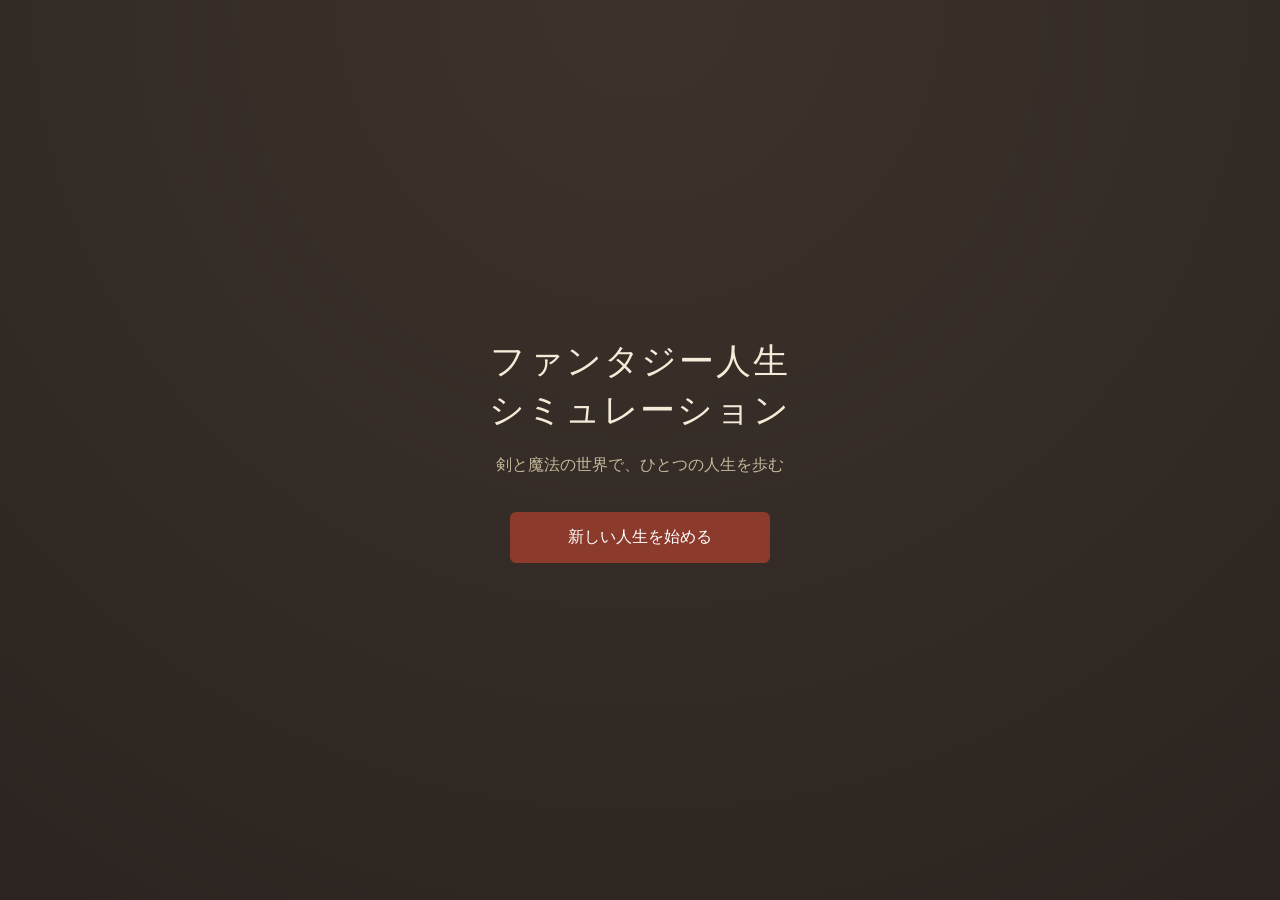
==== index.html @ ccac14a0 "イベント追加 鉱夫イベントにアドバイス 娼婦イベント追加（NTR含む）" ====
<!DOCTYPE html>
<html lang="ja">
<head>
  <meta charset="UTF-8" />
  <meta name="viewport" content="width=device-width, initial-scale=1" />
  <title>ファンタジー人生シミュレーション</title>
  <link rel="stylesheet" href="css/style.css" />
</head>
<body>
  <!-- タイトル -->
  <section id="screen-title" class="screen">
    <div class="title-box">
      <h1>ファンタジー人生<br />シミュレーション</h1>
      <p class="subtitle">剣と魔法の世界で、ひとつの人生を歩む</p>
      <div class="menu">
        <button id="btn-new" class="btn primary">新しい人生を始める</button>
        <button id="btn-continue" class="btn">続きから</button>
      </div>
    </div>
  </section>

  <!-- 主人公作成 -->
  <section id="screen-create" class="screen">
    <div class="card create-card">
      <h2>新しい人生</h2>
      <div id="create-body"></div>
      <div class="menu row">
        <button id="btn-reroll" class="btn">別の人生を引く</button>
        <button id="btn-start" class="btn primary">この人生を始める</button>
      </div>
      <button id="btn-create-back" class="btn link">タイトルへ戻る</button>
    </div>
  </section>

  <!-- 人生進行 -->
  <section id="screen-game" class="screen">
    <header class="game-header">
      <div id="header-name" class="header-name"></div>
      <div class="header-actions">
        <button id="btn-timeline" class="btn small">年表</button>
        <button id="btn-to-title" class="btn small">タイトルへ</button>
      </div>
    </header>
    <div class="game-layout">
      <aside id="status-panel" class="card status-panel"></aside>
      <main id="event-panel" class="card event-panel"></main>
    </div>
    <div id="debug-panel" class="card debug-panel" hidden></div>
  </section>

  <!-- エンディング -->
  <section id="screen-ending" class="screen">
    <div class="card ending-card">
      <div id="ending-body"></div>
      <div class="menu row">
        <button id="btn-copy" class="btn">年表をコピー</button>
        <button id="btn-new-life" class="btn primary">新しい人生を始める</button>
      </div>
    </div>
  </section>

  <!-- 年表（重ねて表示）-->
  <div id="timeline-modal" class="modal" hidden>
    <div class="card modal-card">
      <div class="modal-header">
        <h2>人生年表</h2>
        <label class="toggle"><input type="checkbox" id="timeline-important" checked /> 重要な出来事のみ</label>
        <button id="btn-timeline-close" class="btn small">閉じる</button>
      </div>
      <div id="timeline-body" class="timeline-scroll"></div>
    </div>
  </div>

  <!-- 基盤 -->
  <script src="js/core/util.js"></script>

  <!-- 基本データ -->
  <script src="js/data/species.js"></script>
  <script src="js/data/origins.js"></script>
  <script src="js/data/traits.js"></script>
  <script src="js/data/jobs.js"></script>
  <script src="js/data/names.js"></script>
  <script src="js/data/family.js"></script>

  <!-- イベントデータ（新しいファイルを作ったらここに追加） -->
  <script src="js/events/system.js"></script>
  <script src="js/events/childhood.js"></script>
  <script src="js/events/adolescence.js"></script>
  <script src="js/events/young.js"></script>
  <script src="js/events/adventurer.js"></script>
  <script src="js/events/gambler.js"></script>
  <script src="js/events/cook.js"></script>
  <script src="js/events/laborer.js"></script>
  <script src="js/events/farmer.js"></script>
  <script src="js/events/miner.js"></script>
  <script src="js/events/prostitute.js"></script>
  <script src="js/events/prime.js"></script>
  <script src="js/events/elder.js"></script>
  <script src="js/events/life.js"></script>
  <script src="js/events/changeling.js"></script>
  <script src="js/events/personality.js"></script>
  <script src="js/events/family.js"></script>
  <script src="js/events/loss.js"></script>
  <script src="js/events/career.js"></script>

  <!-- ゲーム本体 -->
  <script src="js/core/engine.js"></script>
  <script src="js/ui.js"></script>
  <script src="js/main.js"></script>
</body>
</html>
---- css/style.css ----
:root {
  --bg: #2b2420;
  --paper: #f4ecd8;
  --paper-dark: #e6d9b8;
  --ink: #3a2e22;
  --ink-soft: #7a6a55;
  --accent: #8b3a2b;
  --accent-soft: #b8644f;
  --gold: #b8913a;
  --health: #6a9a4a;
  --ability: #4a6fa5;
  --reputation: #b8913a;
  --radius: 10px;
}

* {
  box-sizing: border-box;
}

[hidden] {
  display: none !important;
}

body {
  margin: 0;
  min-height: 100vh;
  background: radial-gradient(circle at top, #3d332c, var(--bg));
  color: var(--ink);
  font-family: "Hiragino Mincho ProN", "Yu Mincho", "YuMincho", serif;
  line-height: 1.8;
}

h1, h2, h3 {
  font-weight: normal;
  letter-spacing: 0.05em;
}

h3 {
  margin: 1.2em 0 0.4em;
  font-size: 1rem;
  border-bottom: 1px solid var(--paper-dark);
  color: var(--accent);
}

.screen {
  display: none;
  padding: 24px 16px;
}

.screen.active {
  display: block;
}

.card {
  background: var(--paper);
  border-radius: var(--radius);
  padding: 20px 24px;
  box-shadow: 0 6px 24px rgba(0, 0, 0, 0.35);
}

.muted {
  color: var(--ink-soft);
}

.negative {
  color: var(--accent);
  font-weight: bold;
}

/* ---------- ボタン ---------- */

.btn {
  font: inherit;
  cursor: pointer;
  border: 1px solid var(--ink-soft);
  background: var(--paper);
  color: var(--ink);
  border-radius: 6px;
  padding: 10px 18px;
  transition: background 0.15s, transform 0.05s;
}

.btn:hover {
  background: var(--paper-dark);
}

.btn:active {
  transform: translateY(1px);
}

.btn.primary {
  background: var(--accent);
  border-color: var(--accent);
  color: #fff;
}

.btn.primary:hover {
  background: var(--accent-soft);
}

.btn.small {
  padding: 4px 12px;
  font-size: 0.9rem;
}

.btn.link {
  border: none;
  background: none;
  color: var(--ink-soft);
  text-decoration: underline;
  margin-top: 8px;
}

.menu {
  display: flex;
  flex-direction: column;
  gap: 12px;
  margin-top: 20px;
}

.menu.row {
  flex-direction: row;
  flex-wrap: wrap;
}

/* ---------- タイトル ---------- */

#screen-title.active {
  display: flex;
  align-items: center;
  justify-content: center;
  min-height: 100vh;
}

.title-box {
  text-align: center;
  color: var(--paper);
}

.title-box h1 {
  font-size: 2.2rem;
  line-height: 1.4;
  margin: 0 0 8px;
}

.subtitle {
  color: var(--paper-dark);
  opacity: 0.8;
}

.title-box .menu {
  width: 260px;
  margin: 32px auto 0;
}

/* ---------- 主人公作成 ---------- */

.create-card,
.ending-card {
  max-width: 640px;
  margin: 0 auto;
}

.field {
  display: flex;
  align-items: center;
  gap: 12px;
  margin-bottom: 12px;
}

.field input {
  font: inherit;
  padding: 6px 10px;
  border: 1px solid var(--ink-soft);
  border-radius: 6px;
  background: #fffaf0;
  flex: 1;
}

.profile-list {
  display: grid;
  grid-template-columns: auto 1fr;
  gap: 2px 16px;
  margin: 0;
}

.profile-list dt {
  color: var(--ink-soft);
}

.profile-list dd {
  margin: 0;
}

/* ---------- ステータス ---------- */

.stats {
  margin-top: 12px;
}

.stat {
  display: grid;
  grid-template-columns: 4em 1fr 2.5em;
  align-items: center;
  gap: 8px;
}

.stat.money {
  grid-template-columns: 4em 1fr;
}

.stat-label {
  color: var(--ink-soft);
}

.stat-value {
  text-align: right;
}

.bar {
  height: 8px;
  background: var(--paper-dark);
  border-radius: 4px;
  overflow: hidden;
}

.bar-fill {
  height: 100%;
  transition: width 0.3s;
}

.bar-fill.health { background: var(--health); }
.bar-fill.ability { background: var(--ability); }
.bar-fill.reputation { background: var(--reputation); }

/* ---------- 人生進行 ---------- */

.game-header {
  max-width: 1000px;
  margin: 0 auto 12px;
  display: flex;
  justify-content: space-between;
  align-items: center;
  color: var(--paper);
}

.header-actions {
  display: flex;
  gap: 8px;
}

.game-layout {
  max-width: 1000px;
  margin: 0 auto;
  display: grid;
  grid-template-columns: 300px 1fr;
  gap: 16px;
  align-items: start;
}

.age-big {
  font-size: 2.6rem;
  line-height: 1;
  margin-bottom: 12px;
  color: var(--accent);
}

.age-big small {
  font-size: 1rem;
  margin-left: 4px;
}

.npc-list {
  list-style: none;
  padding: 0;
  margin: 0;
  font-size: 0.9rem;
}

.npc-list li {
  display: grid;
  grid-template-columns: 4.5em 1fr auto;
  gap: 0 6px;
  padding: 4px 0;
  border-bottom: 1px dashed var(--paper-dark);
}

.npc-role {
  color: var(--accent);
}

.npc-age {
  color: var(--ink-soft);
}

.npc-rel {
  grid-column: 2 / 4;
  font-size: 0.8rem;
  color: var(--ink-soft);
}

.npc-list li.gone {
  opacity: 0.6;
}

details summary {
  cursor: pointer;
  color: var(--ink-soft);
  font-size: 0.9rem;
  margin-top: 8px;
}

.event-panel {
  min-height: 360px;
}

.event-age {
  color: var(--accent);
  font-size: 1.1rem;
  border-bottom: 1px solid var(--paper-dark);
  margin-bottom: 12px;
}

.year-lines {
  list-style: none;
  padding: 0;
  margin: 0 0 12px;
  font-size: 0.85rem;
  color: var(--ink-soft);
}

.event-image {
  width: 100%;
  max-height: 280px;
  object-fit: cover;
  border-radius: 6px;
  margin-bottom: 12px;
}

.event-text {
  font-size: 1.1rem;
}

.choices {
  display: flex;
  flex-direction: column;
  gap: 10px;
  margin-top: 20px;
}

.btn.choice {
  text-align: left;
  display: flex;
  flex-direction: column;
}

.hint {
  color: var(--ink-soft);
  font-size: 0.8rem;
}

.result {
  background: #fffaf0;
  border-left: 4px solid var(--gold);
  padding: 12px 16px;
  border-radius: 4px;
}

.chosen {
  margin: 0 0 6px;
  font-weight: bold;
}

.result-text {
  margin: 0 0 6px;
}

.changes {
  margin: 0;
  padding-left: 1.2em;
  font-size: 0.9rem;
  color: var(--ink-soft);
}

.badge {
  display: inline-block;
  font-size: 0.75rem;
  padding: 0 8px;
  border-radius: 10px;
  color: #fff;
  margin-left: 6px;
  vertical-align: middle;
}

.badge.ok { background: var(--health); }
.badge.ng { background: var(--accent); }

.debug-panel {
  max-width: 1000px;
  margin: 16px auto 0;
  font-family: system-ui, sans-serif;
  font-size: 0.85rem;
}

.warnings {
  color: var(--accent);
}

/* ---------- 年表 ---------- */

.modal {
  position: fixed;
  inset: 0;
  background: rgba(0, 0, 0, 0.6);
  display: flex;
  align-items: center;
  justify-content: center;
  padding: 16px;
  z-index: 10;
}

.modal-card {
  width: 100%;
  max-width: 640px;
  max-height: 90vh;
  display: flex;
  flex-direction: column;
}

.modal-header {
  display: flex;
  align-items: center;
  gap: 12px;
  flex-wrap: wrap;
}

.modal-header h2 {
  margin: 0;
  flex: 1;
}

.toggle {
  font-size: 0.85rem;
  color: var(--ink-soft);
  cursor: pointer;
}

.timeline-scroll {
  overflow-y: auto;
  margin-top: 12px;
}

.timeline {
  list-style: none;
  padding: 0;
  margin: 0;
  border-left: 2px solid var(--gold);
}

.timeline li {
  display: grid;
  grid-template-columns: 4em 1fr;
  gap: 8px;
  padding: 8px 0 8px 12px;
  position: relative;
}

.timeline li::before {
  content: "";
  position: absolute;
  left: -7px;
  top: 16px;
  width: 12px;
  height: 12px;
  border-radius: 50%;
  background: var(--gold);
}

.timeline li.minor {
  opacity: 0.65;
  font-size: 0.9rem;
}

.timeline li.minor::before {
  width: 8px;
  height: 8px;
  left: -5px;
  background: var(--paper-dark);
}

.tl-age {
  color: var(--accent);
}

.tl-title {
  font-weight: bold;
}

.tl-text {
  color: var(--ink-soft);
  font-size: 0.9rem;
}

/* ---------- エンディング ---------- */

.ending-head {
  text-align: center;
  border-bottom: 1px solid var(--paper-dark);
  padding-bottom: 12px;
}

.life-title {
  font-size: 1.8rem;
  margin: 0;
  color: var(--accent);
}

.life-sub {
  margin: 8px 0 0;
}

.cause {
  color: var(--ink-soft);
  margin: 4px 0 0;
}

.ending-grid {
  display: grid;
  grid-template-columns: 1fr 1fr;
  gap: 24px;
}

/* ---------- スマホ ---------- */

@media (max-width: 720px) {
  .game-layout,
  .ending-grid {
    grid-template-columns: 1fr;
  }

  .event-panel {
    order: -1;
  }

  .card {
    padding: 16px;
  }
}
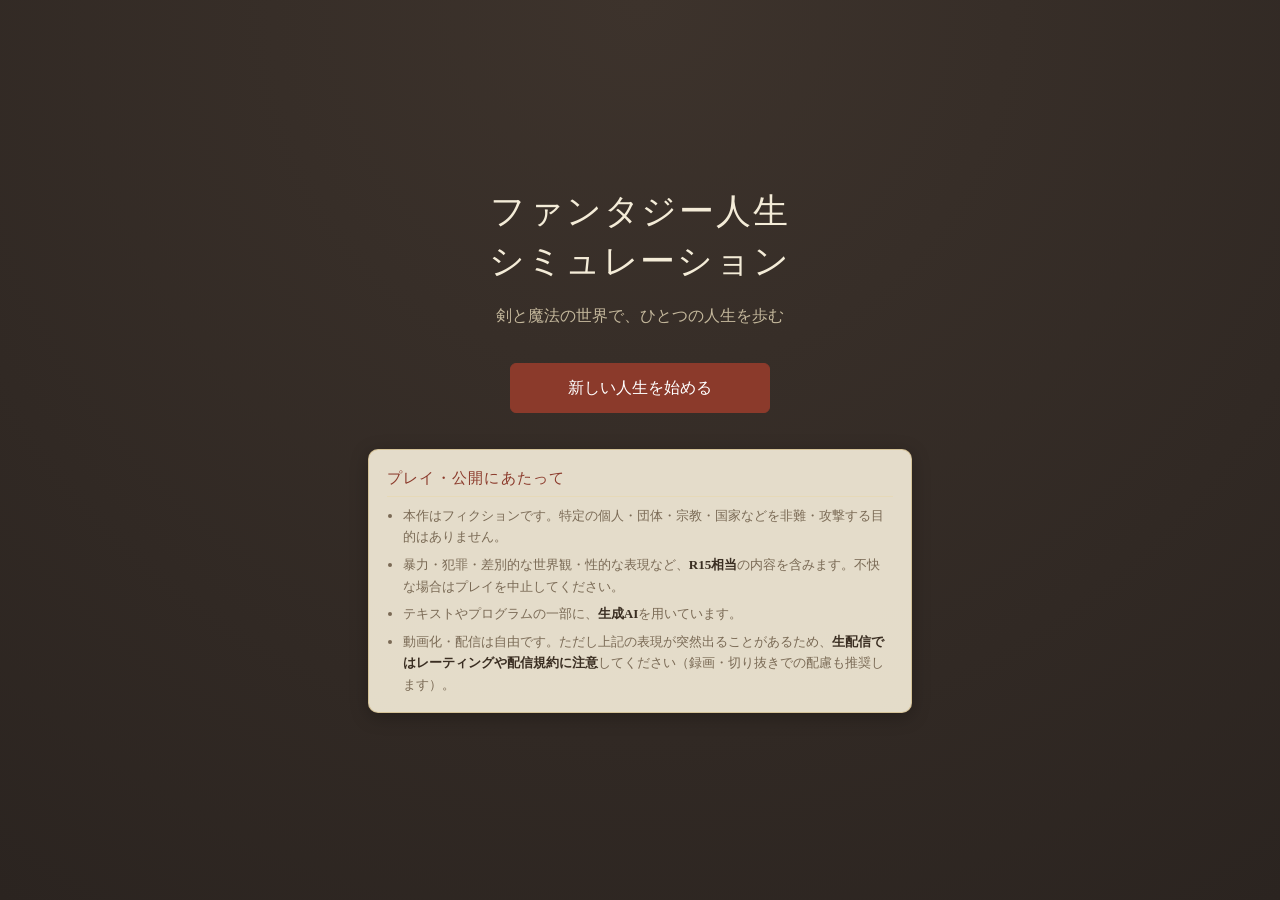
==== commit db286bfc: "イベント追加" ====
--- a/index.html
+++ b/index.html
@@ -16,6 +16,15 @@
         <button id="btn-new" class="btn primary">新しい人生を始める</button>
         <button id="btn-continue" class="btn">続きから</button>
       </div>
+      <aside class="title-notice" aria-label="プレイ上の注意">
+        <h2 class="title-notice-heading">プレイ・公開にあたって</h2>
+        <ul class="title-notice-list">
+          <li>本作はフィクションです。特定の個人・団体・宗教・国家などを非難・攻撃する目的はありません。</li>
+          <li>暴力・犯罪・差別的な世界観・性的な表現など、<strong>R15相当</strong>の内容を含みます。不快な場合はプレイを中止してください。</li>
+          <li>テキストやプログラムの一部に、<strong>生成AI</strong>を用いています。</li>
+          <li>動画化・配信は自由です。ただし上記の表現が突然出ることがあるため、<strong>生配信ではレーティングや配信規約に注意</strong>してください（録画・切り抜きでの配慮も推奨します）。</li>
+        </ul>
+      </aside>
     </div>
   </section>
 
@@ -94,9 +103,12 @@
   <script src="js/events/farmer.js"></script>
   <script src="js/events/miner.js"></script>
   <script src="js/events/prostitute.js"></script>
+  <script src="js/events/medic.js"></script>
+  <script src="js/events/slave.js"></script>
   <script src="js/events/prime.js"></script>
   <script src="js/events/elder.js"></script>
   <script src="js/events/life.js"></script>
+  <script src="js/events/housing.js"></script>
   <script src="js/events/changeling.js"></script>
   <script src="js/events/personality.js"></script>
   <script src="js/events/family.js"></script>
--- a/css/style.css
+++ b/css/style.css
@@ -153,6 +153,44 @@
   margin: 32px auto 0;
 }
 
+.title-notice {
+  max-width: 34rem;
+  margin: 36px auto 0;
+  padding: 14px 18px 16px;
+  text-align: left;
+  color: var(--ink);
+  background: rgba(244, 236, 216, 0.92);
+  border-radius: var(--radius);
+  border: 1px solid rgba(184, 145, 58, 0.35);
+  box-shadow: 0 4px 18px rgba(0, 0, 0, 0.25);
+}
+
+.title-notice-heading {
+  margin: 0 0 8px;
+  font-size: 0.95rem;
+  letter-spacing: 0.08em;
+  color: var(--accent);
+  border-bottom: 1px solid var(--paper-dark);
+  padding-bottom: 4px;
+}
+
+.title-notice-list {
+  margin: 0;
+  padding-left: 1.2em;
+  font-size: 0.82rem;
+  line-height: 1.65;
+  color: var(--ink-soft);
+}
+
+.title-notice-list li + li {
+  margin-top: 0.45em;
+}
+
+.title-notice-list strong {
+  color: var(--ink);
+  font-weight: bold;
+}
+
 /* ---------- 主人公作成 ---------- */
 
 .create-card,
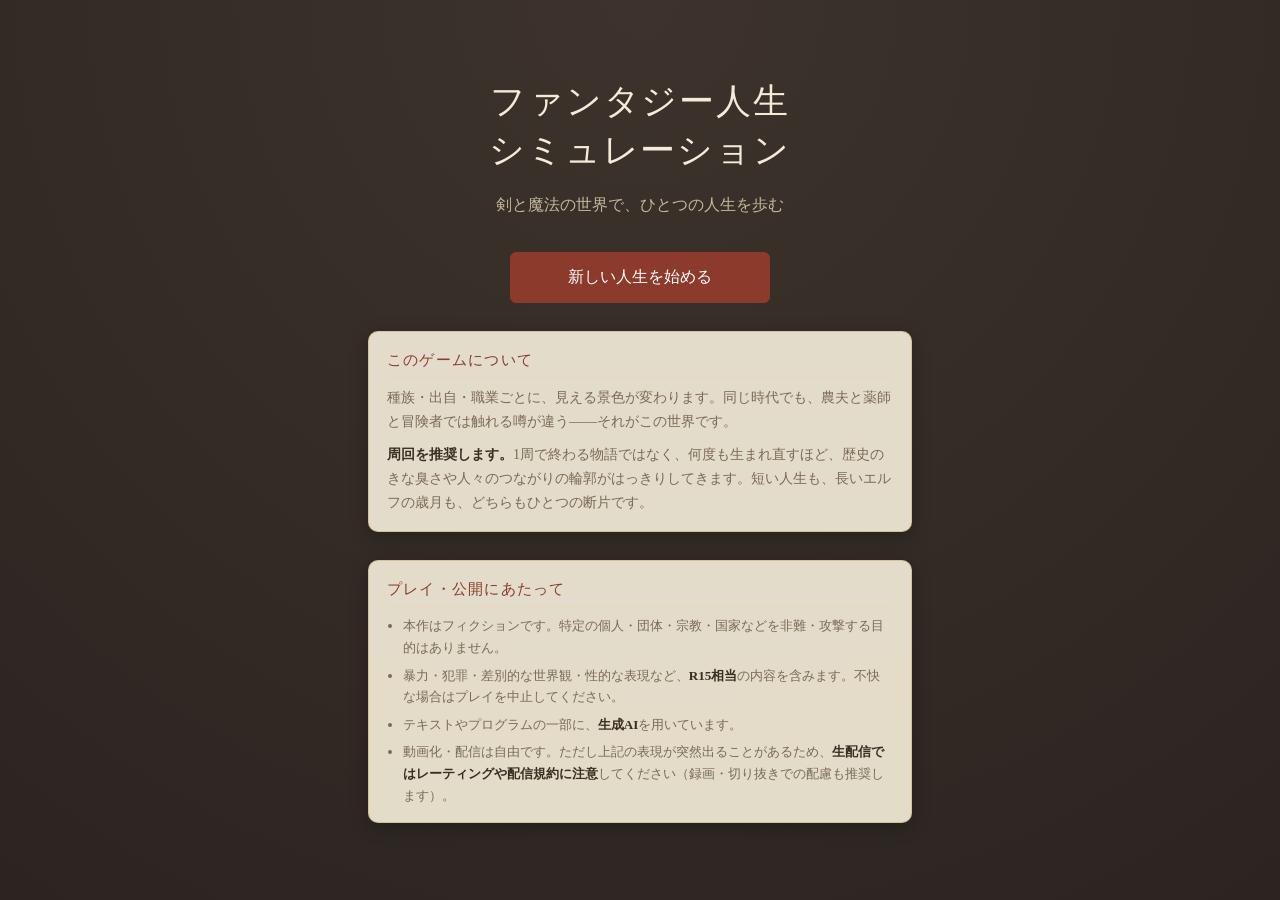
==== commit 7aebd344: "イベント追加" ====
--- a/index.html
+++ b/index.html
@@ -16,14 +16,32 @@
         <button id="btn-new" class="btn primary">新しい人生を始める</button>
         <button id="btn-continue" class="btn">続きから</button>
       </div>
-      <aside class="title-notice" aria-label="プレイ上の注意">
-        <h2 class="title-notice-heading">プレイ・公開にあたって</h2>
+      <aside class="title-panel title-appeal" aria-label="作品について">
+        <h2 class="title-panel-heading">このゲームについて</h2>
+        <p>
+          種族・出自・職業ごとに、見える景色が変わります。同じ時代でも、農夫と薬師と冒険者では触れる噂が違う——それがこの世界です。
+        </p>
+        <p>
+          <strong>周回を推奨します。</strong>1周で終わる物語ではなく、何度も生まれ直すほど、歴史のきな臭さや人々のつながりの輪郭がはっきりしてきます。短い人生も、長いエルフの歳月も、どちらもひとつの断片です。
+        </p>
+      </aside>
+      <aside class="title-panel title-notice" aria-label="プレイ上の注意">
+        <h2 class="title-panel-heading">プレイ・公開にあたって</h2>
         <ul class="title-notice-list">
           <li>本作はフィクションです。特定の個人・団体・宗教・国家などを非難・攻撃する目的はありません。</li>
           <li>暴力・犯罪・差別的な世界観・性的な表現など、<strong>R15相当</strong>の内容を含みます。不快な場合はプレイを中止してください。</li>
           <li>テキストやプログラムの一部に、<strong>生成AI</strong>を用いています。</li>
           <li>動画化・配信は自由です。ただし上記の表現が突然出ることがあるため、<strong>生配信ではレーティングや配信規約に注意</strong>してください（録画・切り抜きでの配慮も推奨します）。</li>
         </ul>
+      </aside>
+      <!-- 連絡先などが決まり次第、中身を埋める -->
+      <aside class="title-panel title-author" aria-label="作者情報" hidden>
+        <h2 class="title-panel-heading">作者・連絡先</h2>
+        <div class="title-author-body">
+          <p>作者：</p>
+          <p>連絡先：</p>
+          <p>BOOTH / GitHub Pages など：</p>
+        </div>
       </aside>
     </div>
   </section>
@@ -63,6 +81,7 @@
       <div id="ending-body"></div>
       <div class="menu row">
         <button id="btn-copy" class="btn">年表をコピー</button>
+        <button id="btn-share-x" class="btn">Xに投稿</button>
         <button id="btn-new-life" class="btn primary">新しい人生を始める</button>
       </div>
     </div>
--- a/css/style.css
+++ b/css/style.css
@@ -153,9 +153,9 @@
   margin: 32px auto 0;
 }
 
-.title-notice {
+.title-panel {
   max-width: 34rem;
-  margin: 36px auto 0;
+  margin: 28px auto 0;
   padding: 14px 18px 16px;
   text-align: left;
   color: var(--ink);
@@ -163,9 +163,10 @@
   border-radius: var(--radius);
   border: 1px solid rgba(184, 145, 58, 0.35);
   box-shadow: 0 4px 18px rgba(0, 0, 0, 0.25);
-}
-
-.title-notice-heading {
+  box-sizing: border-box;
+}
+
+.title-panel-heading {
   margin: 0 0 8px;
   font-size: 0.95rem;
   letter-spacing: 0.08em;
@@ -174,6 +175,22 @@
   padding-bottom: 4px;
 }
 
+.title-appeal p {
+  margin: 0;
+  font-size: 0.88rem;
+  line-height: 1.7;
+  color: var(--ink-soft);
+}
+
+.title-appeal p + p {
+  margin-top: 0.65em;
+}
+
+.title-appeal strong {
+  color: var(--ink);
+  font-weight: bold;
+}
+
 .title-notice-list {
   margin: 0;
   padding-left: 1.2em;
@@ -189,6 +206,20 @@
 .title-notice-list strong {
   color: var(--ink);
   font-weight: bold;
+}
+
+.title-author-body {
+  font-size: 0.82rem;
+  line-height: 1.65;
+  color: var(--ink-soft);
+}
+
+.title-author-body p {
+  margin: 0;
+}
+
+.title-author-body p + p {
+  margin-top: 0.35em;
 }
 
 /* ---------- 主人公作成 ---------- */
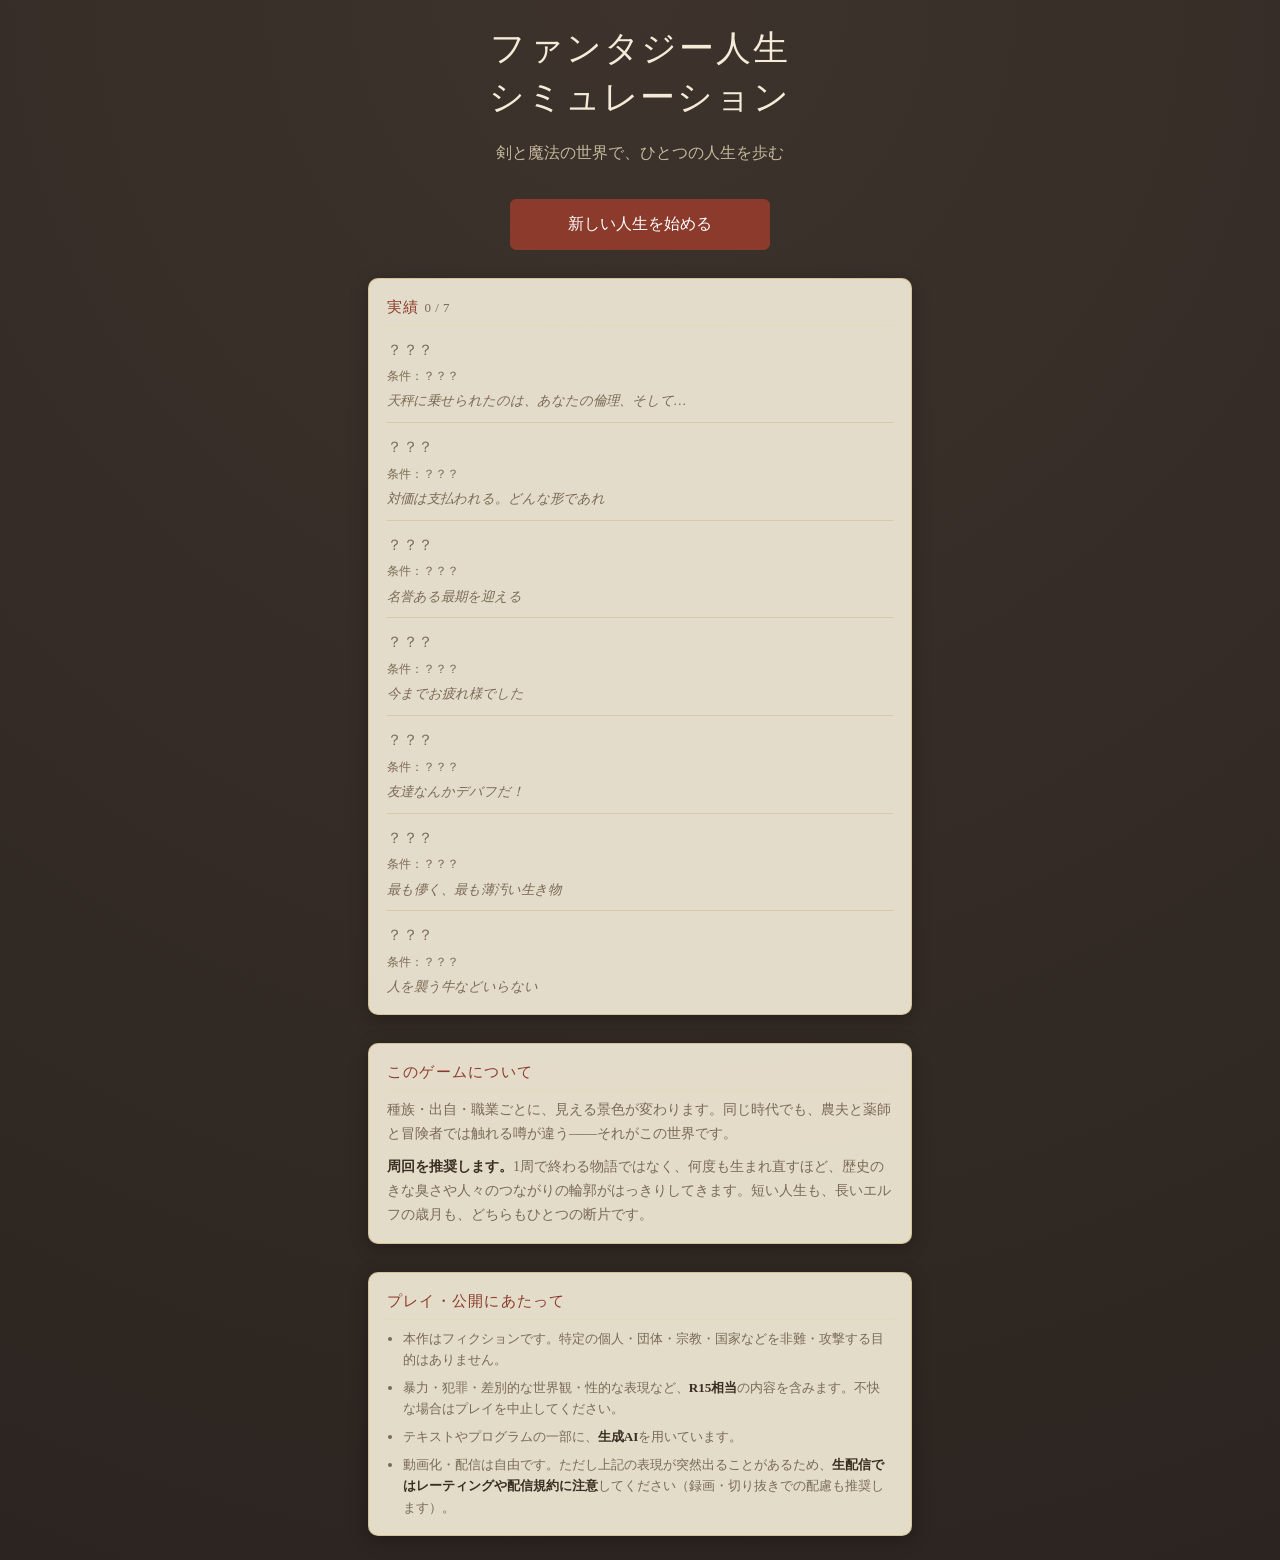
==== commit 619f22cb: "実績実装" ====
--- a/index.html
+++ b/index.html
@@ -16,6 +16,10 @@
         <button id="btn-new" class="btn primary">新しい人生を始める</button>
         <button id="btn-continue" class="btn">続きから</button>
       </div>
+      <aside class="title-panel title-achievements" aria-label="実績">
+        <h2 class="title-panel-heading">実績 <span id="achievements-progress" class="achievements-progress"></span></h2>
+        <ul id="achievements-list" class="achievements-list"></ul>
+      </aside>
       <aside class="title-panel title-appeal" aria-label="作品について">
         <h2 class="title-panel-heading">このゲームについて</h2>
         <p>
@@ -99,6 +103,9 @@
     </div>
   </div>
 
+  <!-- 実績解除トースト -->
+  <div id="achievement-toasts" class="achievement-toasts" aria-live="polite"></div>
+
   <!-- 基盤 -->
   <script src="js/core/util.js"></script>
 
@@ -109,6 +116,7 @@
   <script src="js/data/jobs.js"></script>
   <script src="js/data/names.js"></script>
   <script src="js/data/family.js"></script>
+  <script src="js/data/achievements.js"></script>
 
   <!-- イベントデータ（新しいファイルを作ったらここに追加） -->
   <script src="js/events/system.js"></script>
@@ -135,6 +143,7 @@
   <script src="js/events/career.js"></script>
 
   <!-- ゲーム本体 -->
+  <script src="js/core/achievements.js"></script>
   <script src="js/core/engine.js"></script>
   <script src="js/ui.js"></script>
   <script src="js/main.js"></script>
--- a/css/style.css
+++ b/css/style.css
@@ -222,6 +222,115 @@
   margin-top: 0.35em;
 }
 
+.achievements-progress {
+  font-size: 0.85em;
+  letter-spacing: 0.04em;
+  color: var(--ink-soft);
+}
+
+.achievements-list {
+  list-style: none;
+  margin: 0;
+  padding: 0;
+}
+
+.achievement {
+  padding: 10px 0;
+  border-bottom: 1px solid rgba(184, 145, 58, 0.25);
+}
+
+.achievement:last-child {
+  border-bottom: none;
+  padding-bottom: 0;
+}
+
+.achievement:first-child {
+  padding-top: 2px;
+}
+
+.ach-title {
+  font-size: 0.95rem;
+  color: var(--ink);
+  letter-spacing: 0.04em;
+}
+
+.achievement.locked .ach-title {
+  color: var(--ink-soft);
+}
+
+.ach-condition {
+  margin-top: 2px;
+  font-size: 0.78rem;
+  color: var(--ink-soft);
+}
+
+.achievement.unlocked .ach-condition {
+  color: var(--accent);
+}
+
+.ach-flavor {
+  margin-top: 4px;
+  font-size: 0.84rem;
+  line-height: 1.55;
+  color: var(--ink-soft);
+  font-style: italic;
+}
+
+.ach-changes .ach-unlock {
+  color: var(--accent);
+  font-weight: bold;
+}
+
+.achievement-toasts {
+  position: fixed;
+  right: 16px;
+  bottom: 16px;
+  z-index: 80;
+  display: flex;
+  flex-direction: column;
+  gap: 8px;
+  pointer-events: none;
+  max-width: min(22rem, calc(100vw - 32px));
+}
+
+.achievement-toast {
+  background: rgba(244, 236, 216, 0.96);
+  border: 1px solid rgba(184, 145, 58, 0.55);
+  border-radius: var(--radius);
+  box-shadow: 0 6px 20px rgba(0, 0, 0, 0.35);
+  padding: 10px 14px;
+  color: var(--ink);
+  animation: ach-in 0.35s ease-out;
+}
+
+.achievement-toast.out {
+  opacity: 0;
+  transform: translateY(8px);
+  transition: opacity 0.35s ease, transform 0.35s ease;
+}
+
+.toast-label {
+  font-size: 0.72rem;
+  letter-spacing: 0.12em;
+  color: var(--accent);
+}
+
+.toast-title {
+  margin-top: 2px;
+  font-size: 0.95rem;
+}
+
+@keyframes ach-in {
+  from {
+    opacity: 0;
+    transform: translateY(12px);
+  }
+  to {
+    opacity: 1;
+    transform: translateY(0);
+  }
+}
+
 /* ---------- 主人公作成 ---------- */
 
 .create-card,
